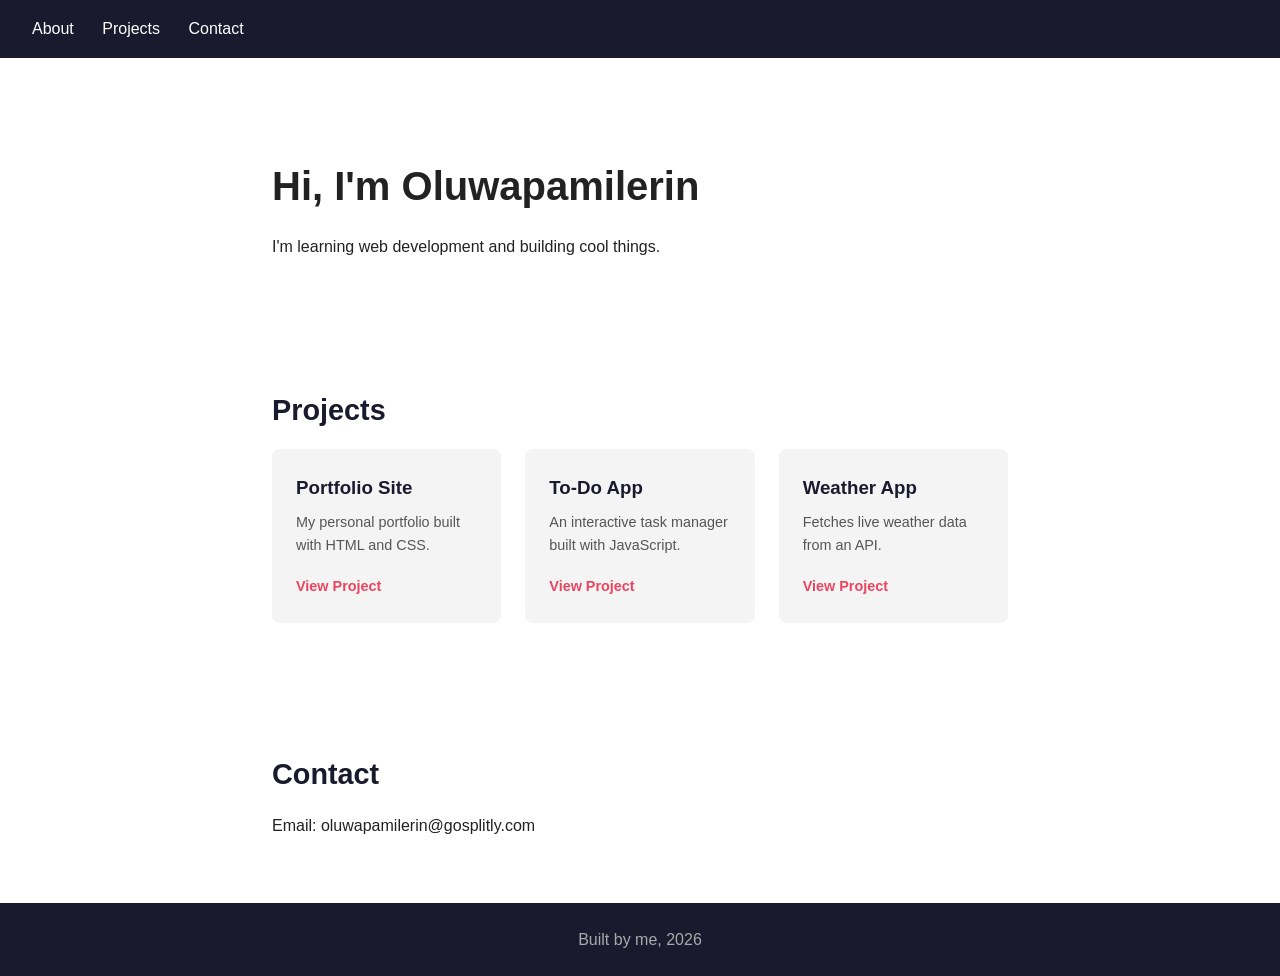
==== index.html @ bf6d57cc "Initial commit - portfolio site" ====
<!DOCTYPE html>
<html lang="en">
  <head>
    <meta charset="UTF-8" />
    <meta name="viewport" content="width=device-width, initial-scale=1.0" />
    <title>My Portfolio</title>
    <link rel="stylesheet" href="styles.css" />
  </head>
  <body>

    <header>
      <nav>
        <a href="#about">About</a>
        <a href="#projects">Projects</a>
        <a href="#contact">Contact</a>
      </nav>
    </header>

    <main>
      <section id="about">
        <h1>Hi, I'm Oluwapamilerin</h1>
        <p>I'm learning web development and building cool things.</p>
      </section>

      <section id="projects">
  <h2>Projects</h2>
  <div class="cards">

    <div class="card">
      <h3>Portfolio Site</h3>
      <p>My personal portfolio built with HTML and CSS.</p>
      <a href="#">View Project</a>
    </div>

    <div class="card">
      <h3>To-Do App</h3>
      <p>An interactive task manager built with JavaScript.</p>
      <a href="#">View Project</a>
    </div>

    <div class="card">
      <h3>Weather App</h3>
      <p>Fetches live weather data from an API.</p>
      <a href="#">View Project</a>
    </div>

  </div>
</section>

      <section id="contact">
        <h2>Contact</h2>
        <p>Email: oluwapamilerin@gosplitly.com</p>
      </section>
    </main>

    <footer>
      <p>Built by me, 2026</p>
    </footer>

  </body>
</html>
---- styles.css ----
/* Reset & base */
* {
  margin: 0;
  padding: 0;
  box-sizing: border-box;
}

body {
  font-family: Arial, sans-serif;
  color: #222;
  line-height: 1.6;
}

/* Navigation */
header {
  background: #1a1a2e;
  padding: 1rem 2rem;
}

nav a {
  color: #fff;
  text-decoration: none;
  margin-right: 1.5rem;
  font-size: 1rem;
}

nav a:hover {
  color: #e94560;
}

/* Sections */
section {
  padding: 4rem 2rem;
  max-width: 800px;
  margin: 0 auto;
}

#about {
  padding-top: 6rem;
}

h1 {
  font-size: 2.5rem;
  margin-bottom: 1rem;
}

h2 {
  font-size: 1.8rem;
  margin-bottom: 1rem;
  color: #1a1a2e;
}

/* Footer */
footer {
  background: #1a1a2e;
  color: #aaa;
  text-align: center;
  padding: 1.5rem;
}
/* Project cards */
.cards {
  display: flex;
  gap: 1.5rem;
  flex-wrap: wrap;
}

.card {
  background: #f4f4f4;
  border-radius: 8px;
  padding: 1.5rem;
  flex: 1 1 220px;
}

.card h3 {
  margin-bottom: 0.5rem;
  color: #1a1a2e;
}

.card p {
  font-size: 0.9rem;
  color: #555;
  margin-bottom: 1rem;
}

.card a {
  color: #e94560;
  text-decoration: none;
  font-weight: bold;
  font-size: 0.9rem;
}

.card a:hover {
  text-decoration: underline;
}
/* Mobile responsive */
@media (max-width: 600px) {
  h1 {
    font-size: 1.8rem;
  }

  nav a {
    display: block;
    margin: 0.4rem 0;
  }

  .cards {
    flex-direction: column;
  }
}
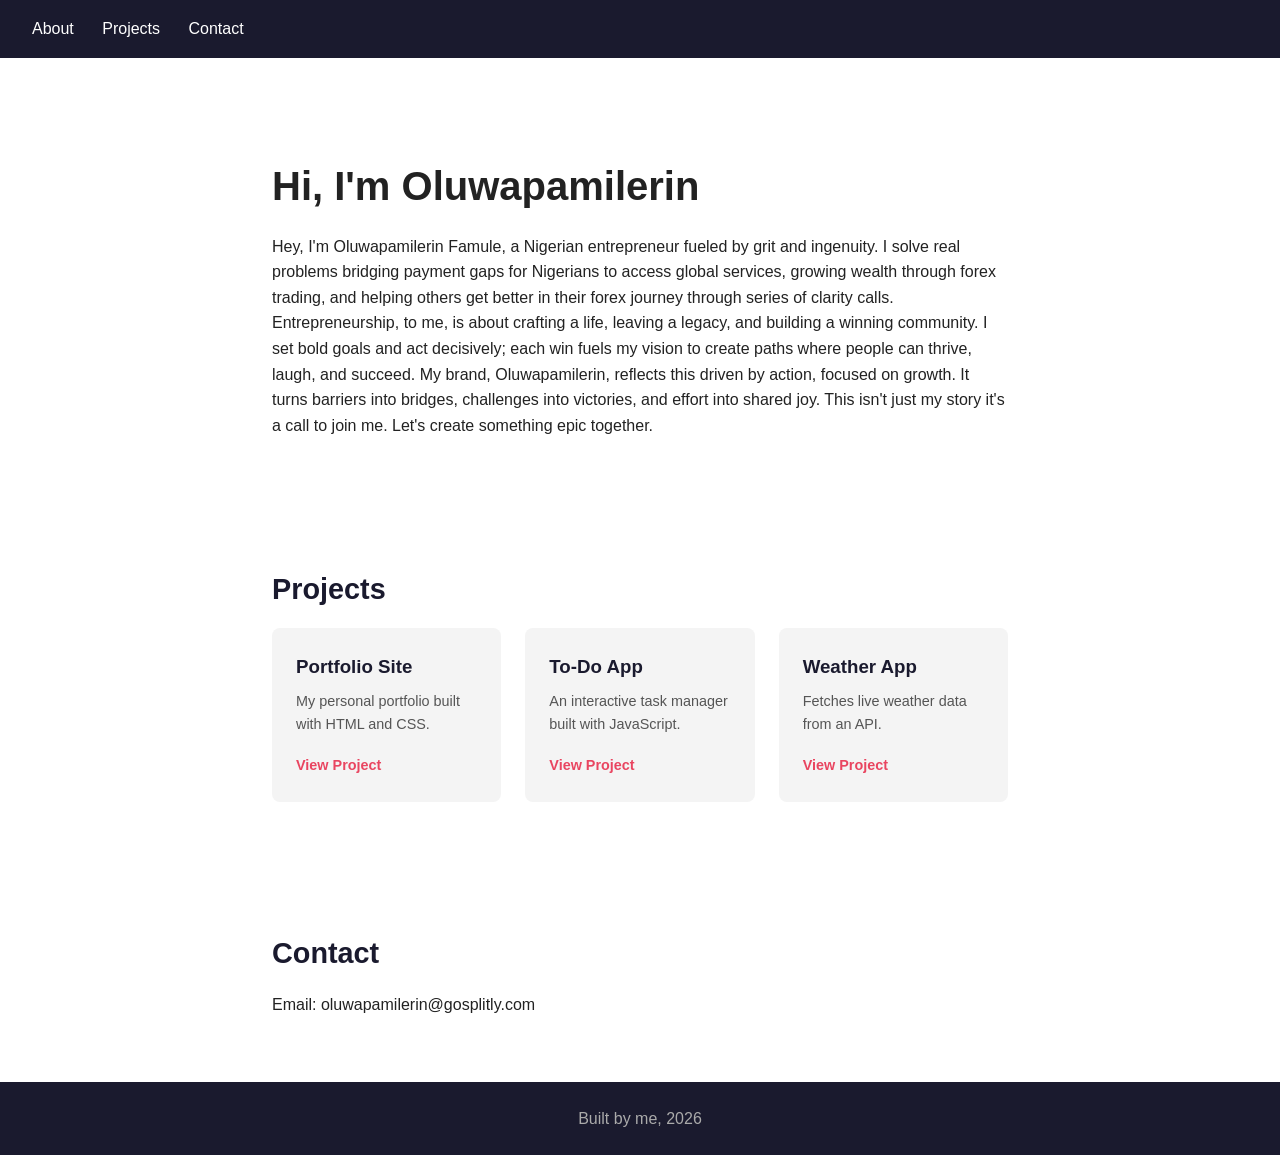
==== commit 8265da7b: "Update about section with Oluwapamilerin Famule's bio https://claude.ai/code/session_01PxvSz4aZfFtAz" ====
--- a/index.html
+++ b/index.html
@@ -19,7 +19,7 @@
     <main>
       <section id="about">
         <h1>Hi, I'm Oluwapamilerin</h1>
-        <p>I'm learning web development and building cool things.</p>
+        <p>Hey, I'm Oluwapamilerin Famule, a Nigerian entrepreneur fueled by grit and ingenuity. I solve real problems bridging payment gaps for Nigerians to access global services, growing wealth through forex trading, and helping others get better in their forex journey through series of clarity calls. Entrepreneurship, to me, is about crafting a life, leaving a legacy, and building a winning community. I set bold goals and act decisively; each win fuels my vision to create paths where people can thrive, laugh, and succeed. My brand, Oluwapamilerin, reflects this driven by action, focused on growth. It turns barriers into bridges, challenges into victories, and effort into shared joy. This isn't just my story it's a call to join me. Let's create something epic together.</p>
       </section>
 
       <section id="projects">
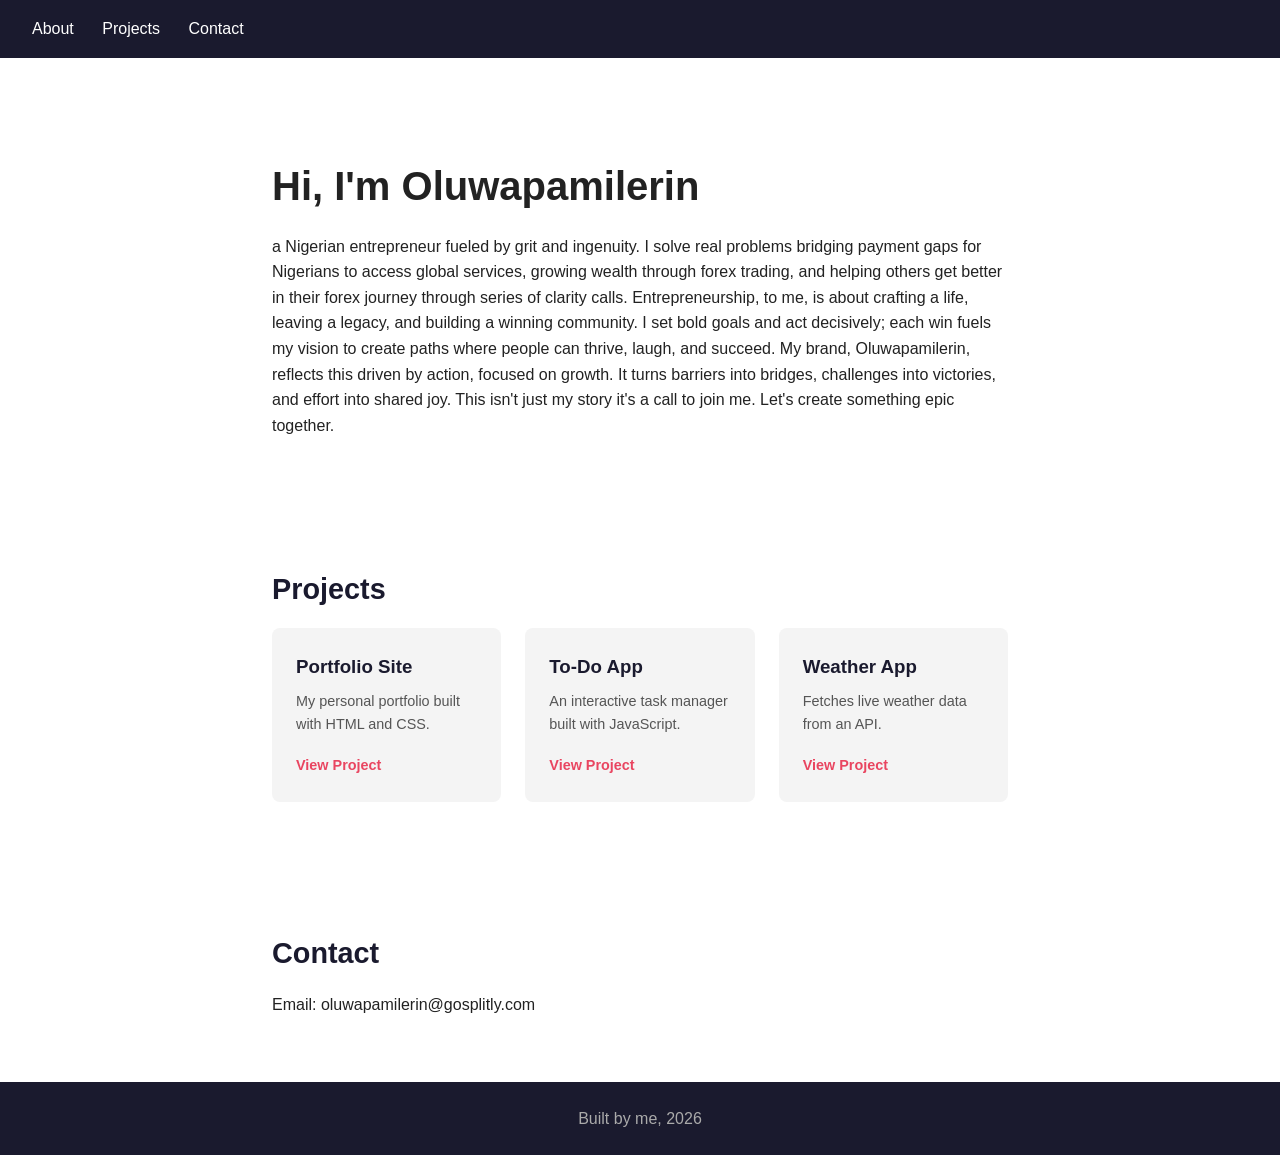
==== commit 95fc2671: "Update index.html" ====
--- a/index.html
+++ b/index.html
@@ -19,7 +19,7 @@
     <main>
       <section id="about">
         <h1>Hi, I'm Oluwapamilerin</h1>
-        <p>Hey, I'm Oluwapamilerin Famule, a Nigerian entrepreneur fueled by grit and ingenuity. I solve real problems bridging payment gaps for Nigerians to access global services, growing wealth through forex trading, and helping others get better in their forex journey through series of clarity calls. Entrepreneurship, to me, is about crafting a life, leaving a legacy, and building a winning community. I set bold goals and act decisively; each win fuels my vision to create paths where people can thrive, laugh, and succeed. My brand, Oluwapamilerin, reflects this driven by action, focused on growth. It turns barriers into bridges, challenges into victories, and effort into shared joy. This isn't just my story it's a call to join me. Let's create something epic together.</p>
+        <p>a Nigerian entrepreneur fueled by grit and ingenuity. I solve real problems bridging payment gaps for Nigerians to access global services, growing wealth through forex trading, and helping others get better in their forex journey through series of clarity calls. Entrepreneurship, to me, is about crafting a life, leaving a legacy, and building a winning community. I set bold goals and act decisively; each win fuels my vision to create paths where people can thrive, laugh, and succeed. My brand, Oluwapamilerin, reflects this driven by action, focused on growth. It turns barriers into bridges, challenges into victories, and effort into shared joy. This isn't just my story it's a call to join me. Let's create something epic together.</p>
       </section>
 
       <section id="projects">
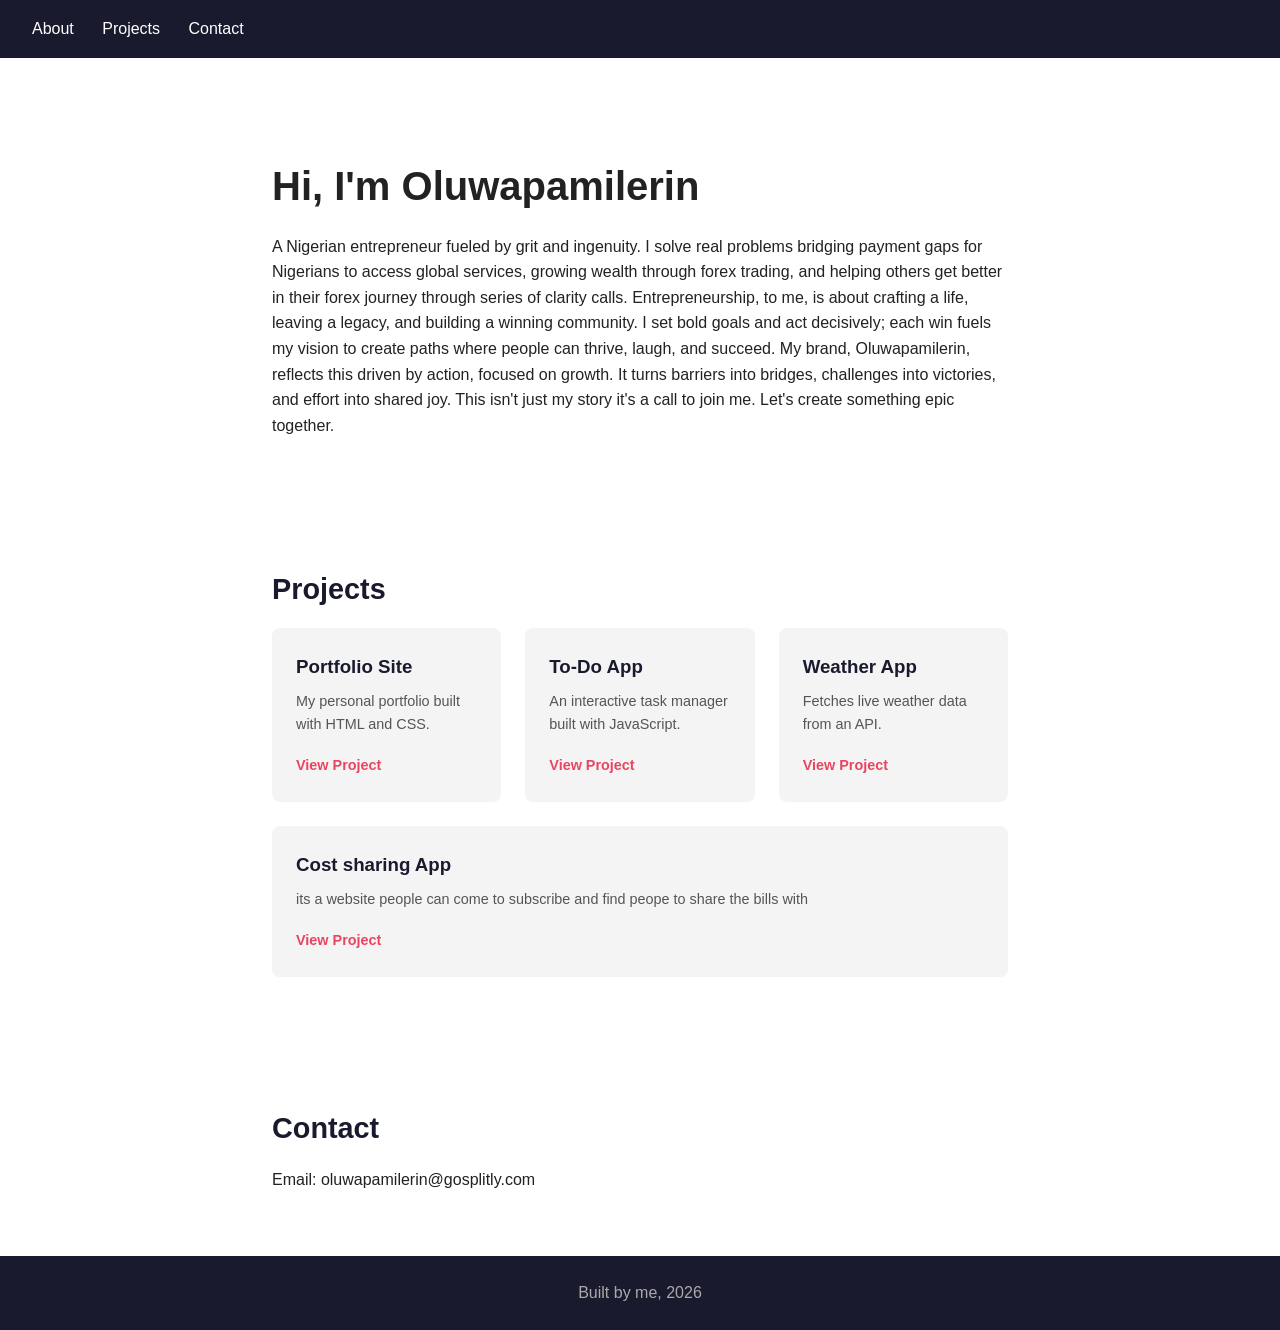
==== commit f94eb225: "Update index.html" ====
--- a/index.html
+++ b/index.html
@@ -19,7 +19,7 @@
     <main>
       <section id="about">
         <h1>Hi, I'm Oluwapamilerin</h1>
-        <p>a Nigerian entrepreneur fueled by grit and ingenuity. I solve real problems bridging payment gaps for Nigerians to access global services, growing wealth through forex trading, and helping others get better in their forex journey through series of clarity calls. Entrepreneurship, to me, is about crafting a life, leaving a legacy, and building a winning community. I set bold goals and act decisively; each win fuels my vision to create paths where people can thrive, laugh, and succeed. My brand, Oluwapamilerin, reflects this driven by action, focused on growth. It turns barriers into bridges, challenges into victories, and effort into shared joy. This isn't just my story it's a call to join me. Let's create something epic together.</p>
+        <p>A Nigerian entrepreneur fueled by grit and ingenuity. I solve real problems bridging payment gaps for Nigerians to access global services, growing wealth through forex trading, and helping others get better in their forex journey through series of clarity calls. Entrepreneurship, to me, is about crafting a life, leaving a legacy, and building a winning community. I set bold goals and act decisively; each win fuels my vision to create paths where people can thrive, laugh, and succeed. My brand, Oluwapamilerin, reflects this driven by action, focused on growth. It turns barriers into bridges, challenges into victories, and effort into shared joy. This isn't just my story it's a call to join me. Let's create something epic together.</p>
       </section>
 
       <section id="projects">
@@ -43,6 +43,11 @@
       <p>Fetches live weather data from an API.</p>
       <a href="#">View Project</a>
     </div>
+      <div class="card">
+      <h3>Cost sharing App</h3>
+      <p>its a website people can come to subscribe and find peope to share the bills with</p>
+      <a href="#">View Project</a>
+    </div>
 
   </div>
 </section>
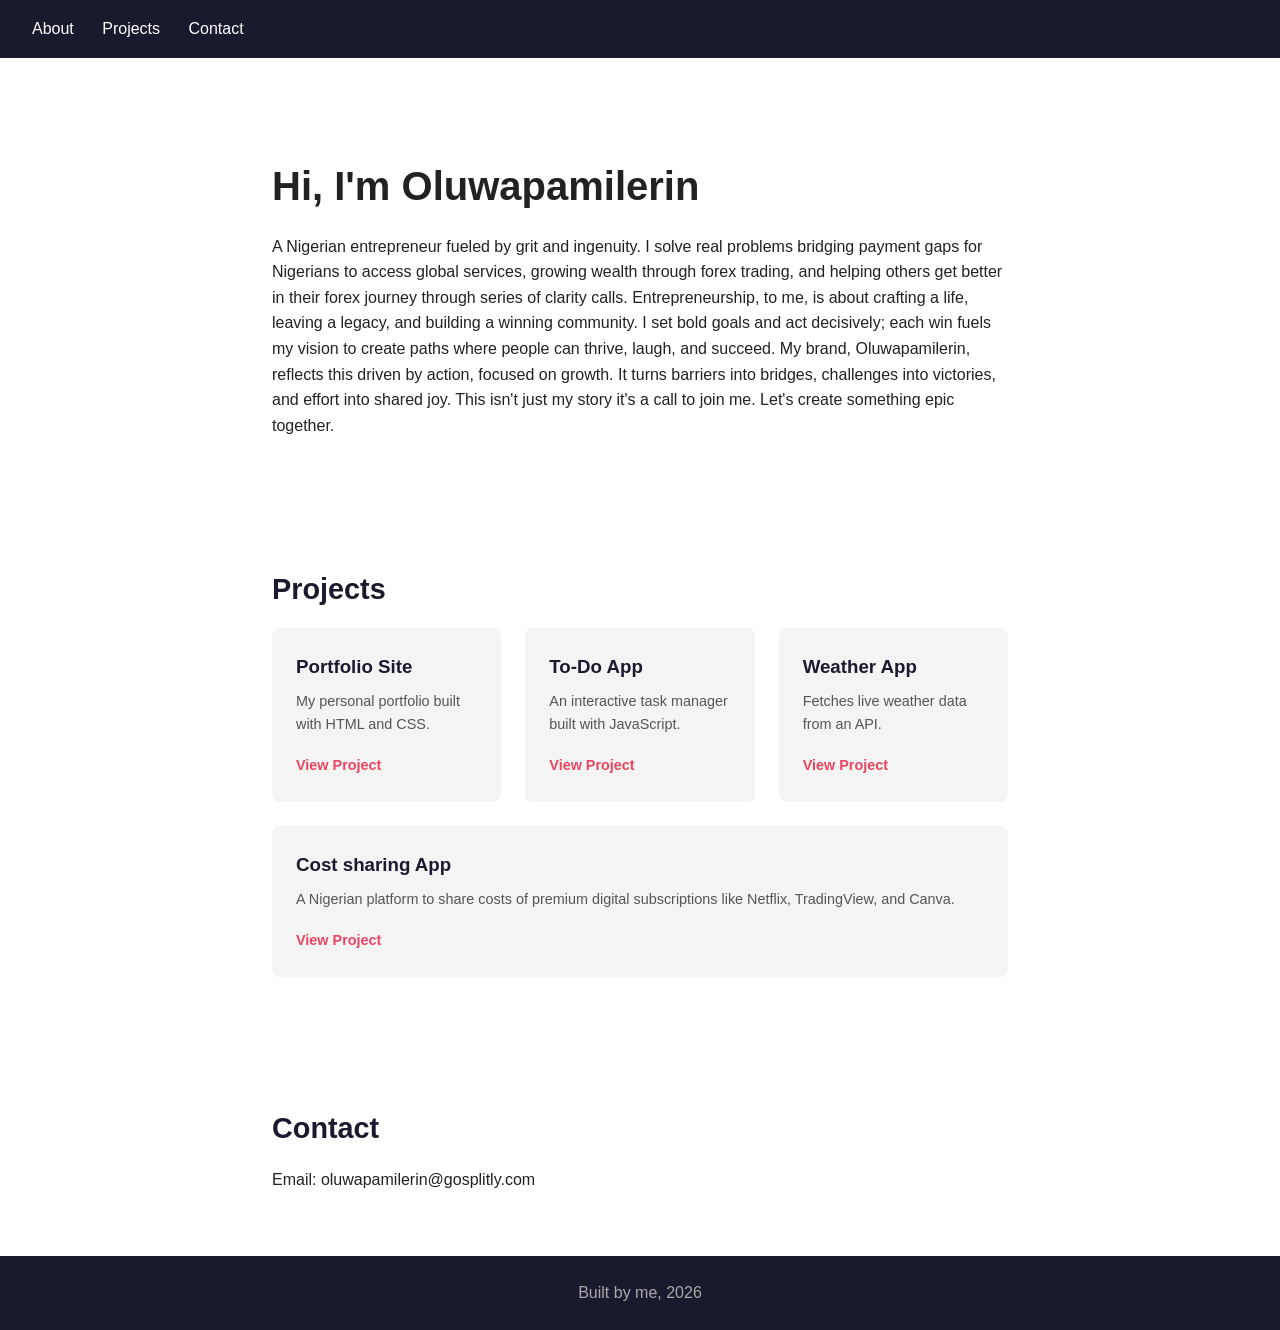
==== commit 590245d9: "Update description for cost sharing app" ====
--- a/index.html
+++ b/index.html
@@ -45,8 +45,8 @@
     </div>
       <div class="card">
       <h3>Cost sharing App</h3>
-      <p>its a website people can come to subscribe and find peope to share the bills with</p>
-      <a href="#">View Project</a>
+      <p>A Nigerian platform to share costs of premium digital subscriptions like Netflix, TradingView, and Canva.</p>
+      <a href="cost sharing app.html">View Project</a>
     </div>
 
   </div>
@@ -63,4 +63,4 @@
     </footer>
 
   </body>
-</html>+</html>
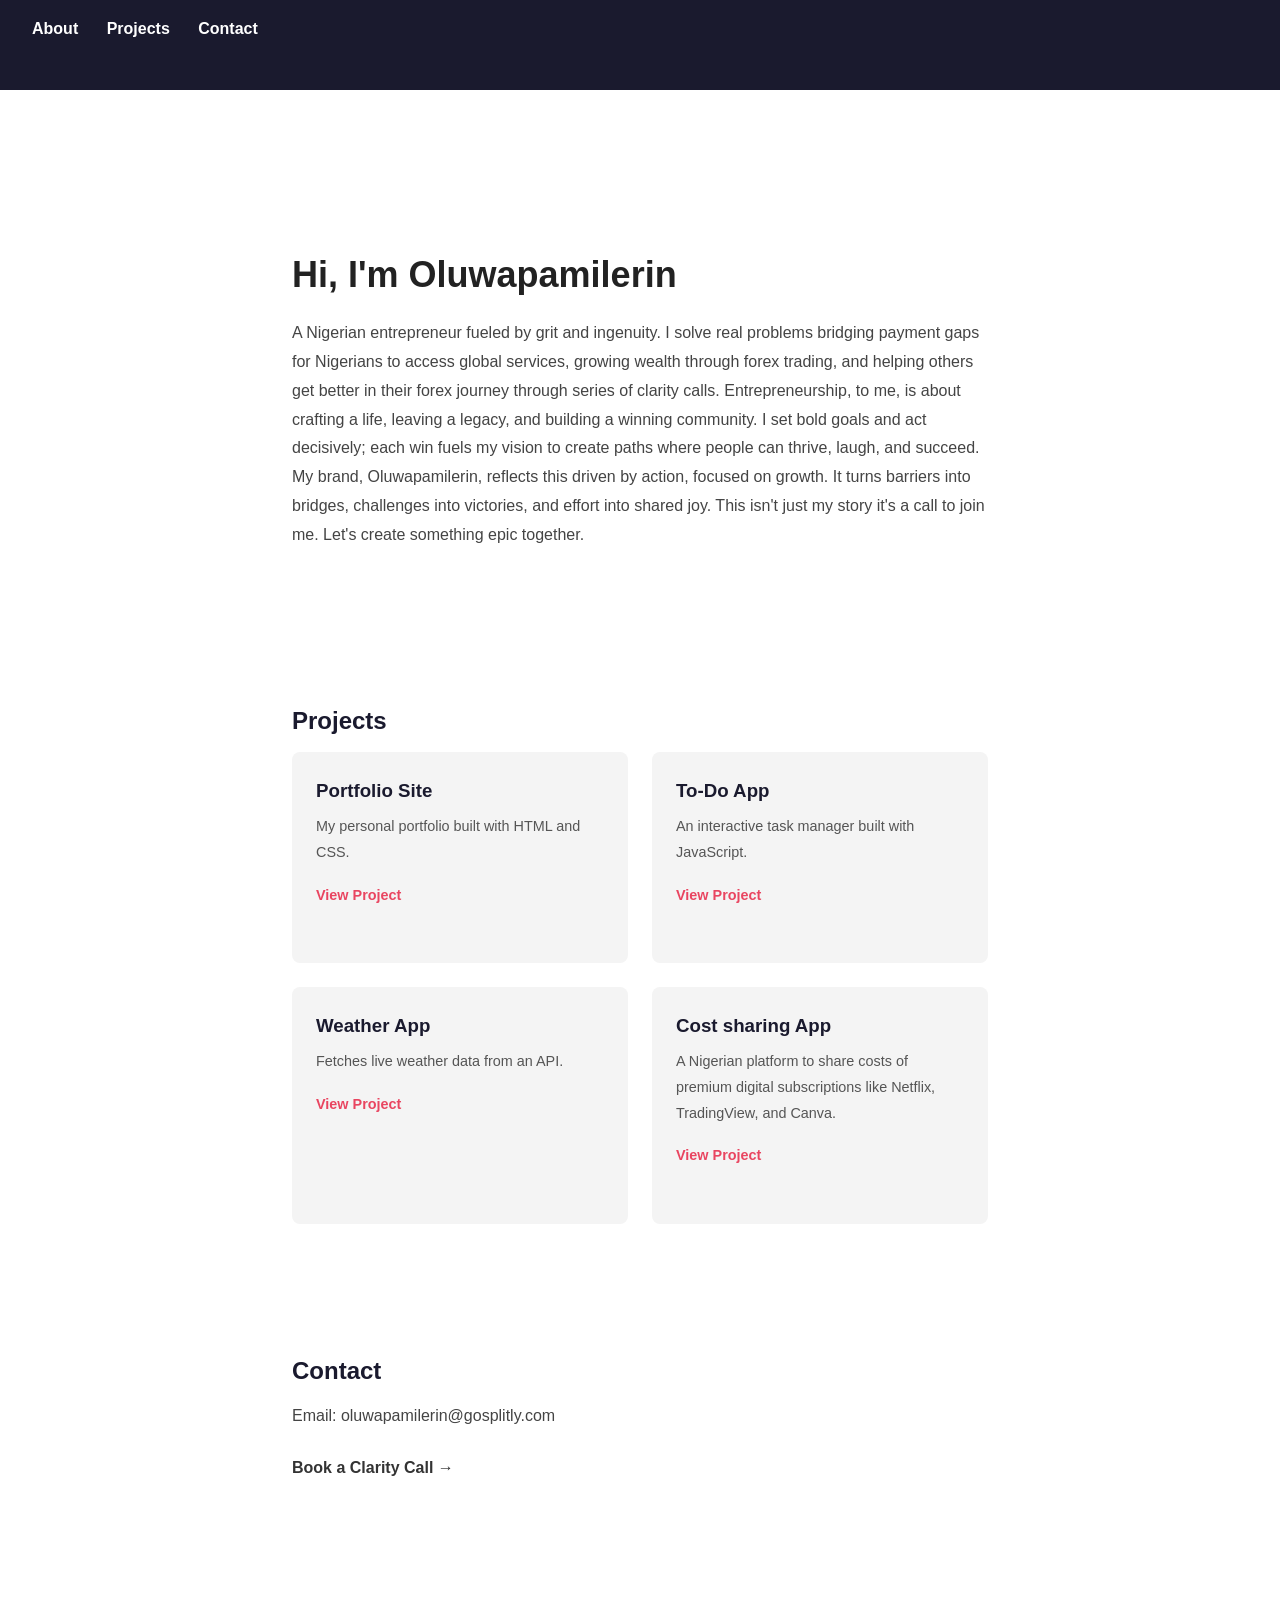
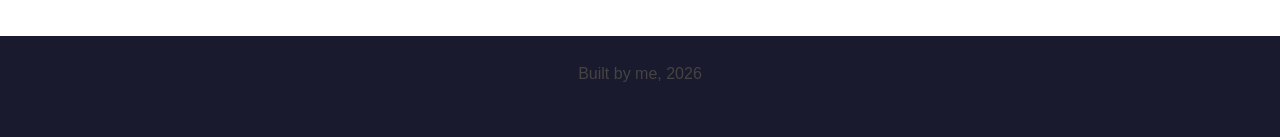
==== commit 6fd4cc84: "Add link to book a clarity call in contact section" ====
--- a/index.html
+++ b/index.html
@@ -55,6 +55,7 @@
       <section id="contact">
         <h2>Contact</h2>
         <p>Email: oluwapamilerin@gosplitly.com</p>
+        <a href="consultation.html">Book a Clarity Call →</a>
       </section>
     </main>
 
--- a/styles.css
+++ b/styles.css
@@ -49,7 +49,53 @@
   margin-bottom: 1rem;
   color: #1a1a2e;
 }
+/* GoSplitly page styles */
+main {
+  max-width: 800px;
+  margin: 60px auto;
+  padding: 0 20px;
+}
 
+h1 {
+  font-size: 36px;
+  margin-bottom: 16px;
+}
+
+p {
+  line-height: 1.8;
+  color: #444;
+  margin-bottom: 24px;
+}
+
+h2 {
+  font-size: 24px;
+  margin-bottom: 12px;
+}
+
+ul {
+  list-style: none;
+  padding: 0;
+}
+
+ul li {
+  background: #f5f5f5;
+  border-left: 4px solid #333;
+  padding: 12px 16px;
+  margin-bottom: 12px;
+  border-radius: 4px;
+}
+
+a {
+  display: inline-block;
+  margin-bottom: 32px;
+  color: #333;
+  text-decoration: none;
+  font-weight: bold;
+}
+
+a:hover {
+  text-decoration: underline;
+}
 /* Footer */
 footer {
   background: #1a1a2e;
@@ -106,4 +152,4 @@
   .cards {
     flex-direction: column;
   }
-}+}
